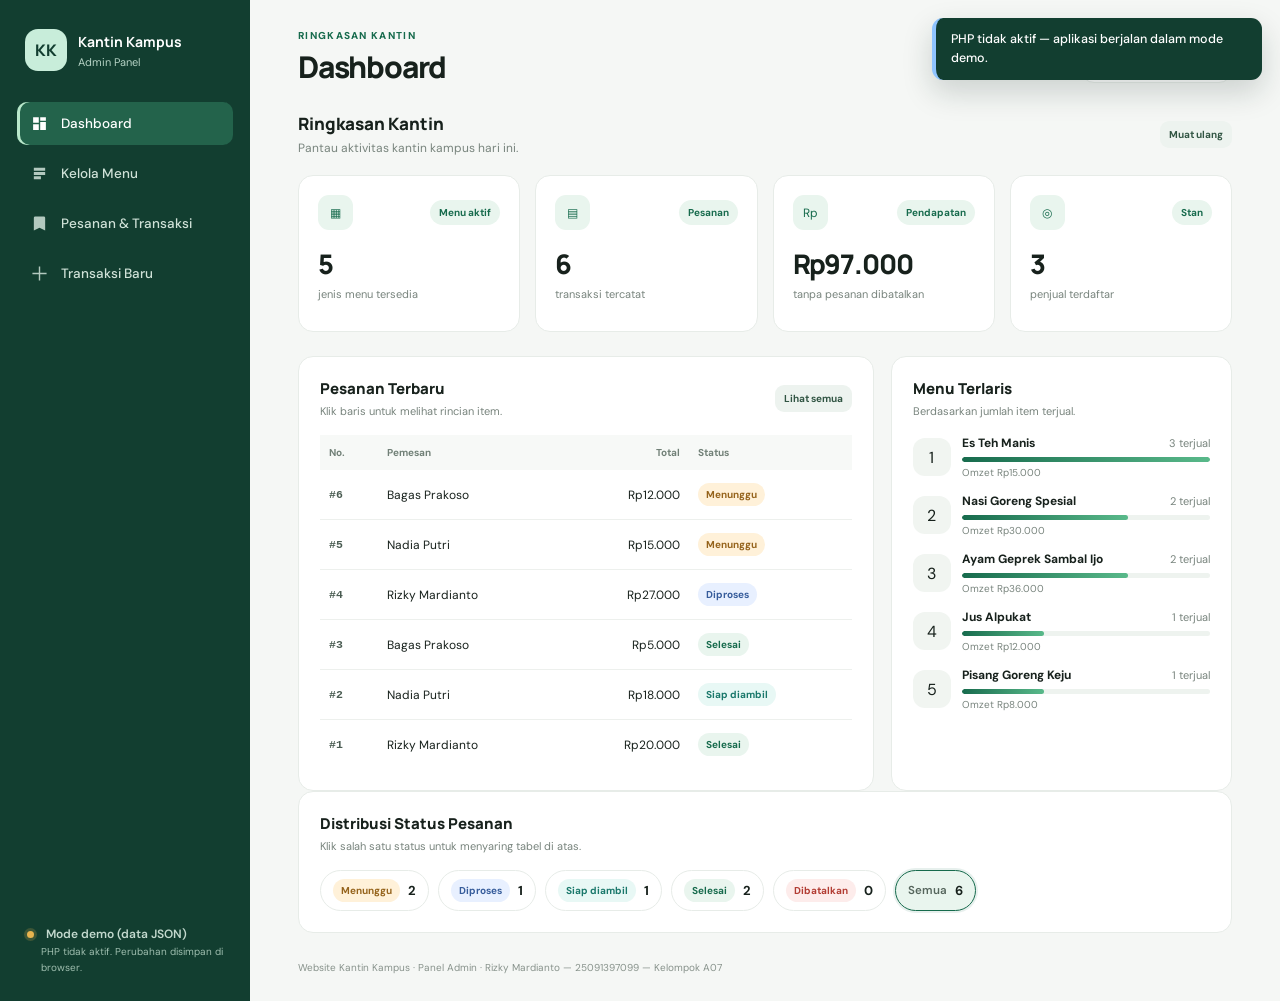
==== index.html @ 48f1aa3e "UTS Pemrograman Web: Website Kantin Kampus (PWUTS_A07_25091397099)" ====
<!DOCTYPE html>
<html lang="id">
<head>
  <meta charset="UTF-8">
  <meta name="viewport" content="width=device-width, initial-scale=1.0">
  <meta name="description" content="Panel admin Website Kantin Kampus — Tugas UTS Pemrograman Web.">
  <title>Admin | Kantin Kampus</title>
  <link rel="icon" href="data:image/svg+xml,%3Csvg xmlns='http://www.w3.org/2000/svg' viewBox='0 0 32 32'%3E%3Crect width='32' height='32' rx='8' fill='%23123e30'/%3E%3Ctext x='16' y='22' font-family='Arial,sans-serif' font-size='14' font-weight='bold' fill='%23ffffff' text-anchor='middle'%3EKK%3C/text%3E%3C/svg%3E">
  <link rel="stylesheet" href="css/style.css">
</head>
<body>

<!-- Penanda bahwa halaman dibuka di dalam layout utama (dipakai file di pages/) -->
<script>window.KK_SHELL = true;</script>

<div class="app-shell">

  <!-- ============================ SIDEBAR ============================ -->
  <aside class="sidebar" id="sidebar">
    <div class="brand">
      <div class="brand-mark">KK</div>
      <div>
        <strong>Kantin Kampus</strong>
        <small>Admin Panel</small>
      </div>
    </div>

    <nav class="nav-menu" aria-label="Navigasi admin">
      <!-- Hyperlink asli. Klik akan dicegat jQuery lalu dimuat dengan AJAX. -->
      <a class="nav-link active" href="pages/dashboard.html" data-page="dashboard">
        <svg viewBox="0 0 24 24" aria-hidden="true"><path d="M3 3h8v8H3zM13 3h8v5h-8zM13 10h8v11h-8zM3 13h8v8H3z"/></svg>
        <span>Dashboard</span>
      </a>

      <a class="nav-link" href="pages/kelola-menu.html" data-page="menu">
        <svg viewBox="0 0 24 24" aria-hidden="true"><path d="M4 4h16v4H4zM4 10h16v4H4zM4 16h10v4H4z"/></svg>
        <span>Kelola Menu</span>
      </a>

      <a class="nav-link" href="pages/pesanan.html" data-page="pesanan">
        <svg viewBox="0 0 24 24" aria-hidden="true"><path d="M6 2h12a2 2 0 0 1 2 2v18l-8-4-8 4V4a2 2 0 0 1 2-2z"/></svg>
        <span>Pesanan &amp; Transaksi</span>
      </a>

      <a class="nav-link" href="pages/transaksi.html" data-page="transaksi">
        <svg viewBox="0 0 24 24" aria-hidden="true"><path d="M11 2h2v9h9v2h-9v9h-2v-9H2v-2h9z"/></svg>
        <span>Transaksi Baru</span>
      </a>
    </nav>

    <div class="sidebar-bottom">
      <div class="mode-line">
        <span class="status-dot" id="mode-dot"></span>
        <span id="mode-text">Menghubungkan…</span>
      </div>
      <small id="mode-note">Memeriksa koneksi ke backend.</small>
    </div>
  </aside>

  <!-- Overlay untuk sidebar mode ponsel -->
  <div class="sidebar-overlay" id="sidebar-overlay"></div>

  <!-- ============================ KONTEN ============================ -->
  <main class="main-content">

    <header class="topbar">
      <div class="topbar-left">
        <button class="menu-toggle" id="menu-toggle" aria-label="Buka menu" aria-expanded="false">
          <svg viewBox="0 0 24 24" aria-hidden="true"><path d="M3 6h18v2H3zM3 11h18v2H3zM3 16h18v2H3z"/></svg>
        </button>
        <div>
          <p class="eyebrow" id="page-eyebrow">PENGELOLAAN KANTIN</p>
          <h1 id="page-title">Dashboard</h1>
        </div>
      </div>

      <div class="admin-chip">
        <span class="avatar" id="admin-avatar">A</span>
        <span>
          <strong id="admin-nama">Administrator</strong>
          <small id="admin-peran">Panel admin</small>
        </span>
      </div>
    </header>

    <!-- Di sinilah seluruh halaman dari folder pages/ dimuat lewat AJAX -->
    <section id="page-content" aria-live="polite" aria-busy="false">
      <div class="loading-state">
        <span class="spinner"></span>
        <p>Memuat halaman…</p>
      </div>
    </section>

    <footer>
      Website Kantin Kampus &middot; Panel Admin &middot;
      <span>Rizky Mardianto — 25091397099 — Kelompok A07</span>
    </footer>
  </main>
</div>

<!-- Tumpukan notifikasi -->
<div class="toast-stack" id="toast-stack" aria-live="polite"></div>

<script src="https://code.jquery.com/jquery-3.7.1.min.js"></script>
<script src="js/api.js"></script>
<script src="js/admin.js"></script>
</body>
</html>
---- css/style.css ----
@import url('https://fonts.googleapis.com/css2?family=DM+Sans:wght@400;500;600;700&family=Manrope:wght@400;500;600;700;800&display=swap');

:root {
  --ink: #17211c;
  --muted: #78847d;
  --green: #176b4d;
  --green-dark: #104b37;
  --green-pale: #e9f5ee;
  --line: #e7ece8;
  --surface: #ffffff;
  --canvas: #f5f7f5;
  --orange: #e59b45;
  --red: #c64d4d;

  font-family: "DM Sans", sans-serif;
}

* {
  box-sizing: border-box;
}

body {
  margin: 0;
  color: var(--ink);
  background: var(--canvas);
}

button,
input,
select,
textarea {
  font: inherit;
}

button {
  cursor: pointer;
}

/* =========================
   LAYOUT UTAMA
========================= */

.app-shell {
  min-height: 100vh;
  display: grid;
  grid-template-columns: 250px minmax(0, 1fr);
}

.sidebar {
  background: #123e30;
  color: #fff;
  padding: 25px 17px;
  display: flex;
  flex-direction: column;
  min-height: 100vh;
}

.brand {
  display: flex;
  align-items: center;
  gap: 11px;
  padding: 4px 8px 31px;
}

.brand-mark {
  display: grid;
  place-items: center;
  width: 42px;
  height: 42px;
  border-radius: 13px;
  color: #123e30;
  background: #c8edda;
  font-weight: 800;
  font-family: Manrope, sans-serif;
}

.brand strong,
.brand small,
.admin-chip strong,
.admin-chip small {
  display: block;
}

.brand strong {
  font-family: Manrope, sans-serif;
  font-size: 14px;
}

.brand small {
  margin-top: 4px;
  color: #b5d2c4;
  font-size: 11px;
}

/* =========================
   NAVIGASI ADMIN
========================= */

.nav-menu {
  display: grid;
  gap: 7px;
}

.nav-link {
  display: flex;
  align-items: center;
  gap: 13px;
  width: 100%;
  border: 0;
  border-radius: 10px;
  background: transparent;
  color: #d0e2d8;
  text-align: left;
  padding: 13px 14px;
  font-size: 14px;
  transition: background 0.2s, color 0.2s;
}

.nav-link.active,
.nav-link:hover {
  color: #fff;
  background: #23634b;
}

.nav-link.active {
  box-shadow: inset 3px 0 #b9e8cb;
}

.nav-link:focus-visible {
  outline: 3px solid #8cc9a8;
  outline-offset: 2px;
}

.sidebar-bottom {
  margin-top: auto;
  padding: 17px 10px 0;
  color: #c3d9ce;
  font-size: 12px;
  line-height: 1.6;
}

.sidebar-bottom small {
  display: block;
  padding-left: 14px;
  color: #9fbeaf;
}

.status-dot {
  display: inline-block;
  width: 7px;
  height: 7px;
  margin-right: 5px;
  border-radius: 50%;
  background: #f4c66a;
}

/* =========================
   KONTEN DAN HEADER
========================= */

.main-content {
  min-width: 0;
  padding: 29px clamp(18px, 4vw, 48px) 22px;
}

.topbar {
  display: flex;
  align-items: center;
  justify-content: space-between;
  gap: 16px;
  margin-bottom: 27px;
}

.eyebrow {
  margin: 0 0 7px;
  color: var(--green);
  font-size: 10px;
  font-weight: 800;
  letter-spacing: 0.13em;
}

h1,
h2,
h3,
p {
  margin-top: 0;
}

h1 {
  margin-bottom: 0;
  font: 800 clamp(23px, 3vw, 30px)/1.2 Manrope, sans-serif;
  letter-spacing: -0.04em;
}

.admin-chip {
  display: flex;
  align-items: center;
  gap: 10px;
  padding: 8px 12px;
  border: 1px solid var(--line);
  border-radius: 13px;
  background: #fff;
}

.avatar {
  display: grid;
  place-items: center;
  width: 34px;
  height: 34px;
  border-radius: 10px;
  background: var(--green-pale);
  color: var(--green);
  font-weight: 800;
}

.admin-chip strong {
  font-size: 12px;
}

.admin-chip small {
  margin-top: 3px;
  color: var(--muted);
  font-size: 10px;
}

/* =========================
   BANNER DASHBOARD
========================= */

.welcome {
  display: flex;
  align-items: center;
  justify-content: space-between;
  gap: 18px;
  padding: 25px;
  border-radius: 18px;
  color: white;
  background: linear-gradient(120deg, #14533d, #277b59);
  overflow: hidden;
}

.welcome h2 {
  margin-bottom: 8px;
  font: 800 23px Manrope, sans-serif;
  letter-spacing: -0.03em;
}

.welcome p {
  margin: 0;
  color: #d8eee2;
  font-size: 13px;
  line-height: 1.6;
}

.welcome-icon {
  display: grid;
  place-items: center;
  flex: 0 0 78px;
  height: 78px;
  border-radius: 24px;
  background: #ffffff20;
  font-size: 35px;
}

/* =========================
   KARTU STATISTIK
   Tiga kartu sesuai dashboard baru
========================= */

.stats-grid {
  display: grid;
  grid-template-columns: repeat(3, minmax(0, 1fr));
  gap: 15px;
  margin: 19px 0 24px;
}

.stat-card,
.panel {
  border: 1px solid var(--line);
  border-radius: 15px;
  background: var(--surface);
}

.stat-card {
  padding: 19px;
  min-width: 0;
}

.stat-top {
  display: flex;
  align-items: center;
  justify-content: space-between;
  gap: 8px;
  color: var(--muted);
  font-size: 12px;
}

.stat-icon {
  display: grid;
  place-items: center;
  width: 35px;
  height: 35px;
  flex-shrink: 0;
  border-radius: 11px;
  background: var(--green-pale);
  color: var(--green);
}

.stat-value {
  margin: 15px 0 5px;
  font: 800 27px Manrope, sans-serif;
  letter-spacing: -0.04em;
}

.stat-note {
  color: var(--muted);
  font-size: 11px;
}

/* =========================
   PANEL DASHBOARD
========================= */

.content-grid {
  display: grid;
  grid-template-columns: minmax(0, 1.35fr) minmax(240px, 0.8fr);
  gap: 17px;
}

.panel {
  padding: 21px;
  min-width: 0;
}

.panel-heading {
  display: flex;
  justify-content: space-between;
  align-items: center;
  gap: 10px;
  margin-bottom: 17px;
}

.panel-heading h3 {
  margin: 0;
  font: 800 15px Manrope, sans-serif;
}

.panel-heading p {
  margin: 5px 0 0;
  color: var(--muted);
  font-size: 11px;
}

.pill {
  padding: 6px 9px;
  border-radius: 20px;
  background: var(--green-pale);
  color: var(--green);
  font-size: 10px;
  font-weight: 700;
  white-space: nowrap;
}

/* =========================
   TABEL
========================= */

.table-wrap {
  width: 100%;
  overflow-x: auto;
}

table {
  width: 100%;
  border-collapse: collapse;
  white-space: nowrap;
  font-size: 12px;
}

th {
  padding: 11px 9px;
  background: #f7f9f7;
  color: #718077;
  text-align: left;
  font-size: 10px;
  font-weight: 700;
}

td {
  padding: 13px 9px;
  border-bottom: 1px solid #edf0ed;
}

tbody tr:last-child td {
  border-bottom: 0;
}

tbody tr:hover {
  background: #fafcfb;
}

.menu-name {
  font-weight: 700;
}

.subtext {
  display: block;
  margin-top: 4px;
  color: var(--muted);
  font-size: 10px;
}

/* =========================
   BADGE STATUS PESANAN
========================= */

.badge {
  display: inline-block;
  padding: 5px 8px;
  border-radius: 20px;
  background: #e9f5ee;
  color: #176b4d;
  font-size: 10px;
  font-weight: 700;
}

.badge.wait {
  background: #fff1d9;
  color: #95631b;
}

.badge.process {
  background: #e8f0ff;
  color: #365c9b;
}

.badge.ready {
  background: #e8f8f5;
  color: #1a786b;
}

.badge.done {
  background: #e9f5ee;
  color: #176b4d;
}

/* =========================
   AKSES CEPAT
========================= */

.quick-list {
  display: grid;
  gap: 14px;
}

.quick-item {
  display: flex;
  align-items: center;
  gap: 11px;
}

.quick-symbol {
  display: grid;
  place-items: center;
  flex: 0 0 38px;
  height: 38px;
  border-radius: 12px;
  background: #f1f5f1;
}

.quick-item strong {
  display: block;
  font-size: 12px;
}

.quick-item small {
  display: block;
  margin-top: 4px;
  color: var(--muted);
  font-size: 10px;
}

/* =========================
   TOOLBAR DAN PENCARIAN
========================= */

.toolbar {
  display: flex;
  align-items: center;
  justify-content: space-between;
  flex-wrap: wrap;
  gap: 12px;
  margin-bottom: 18px;
}

.toolbar h2 {
  margin: 0;
  font: 800 17px Manrope, sans-serif;
}

.toolbar p {
  margin: 5px 0 0;
  color: var(--muted);
  font-size: 12px;
}

.toolbar-actions {
  display: flex;
  flex-wrap: wrap;
  gap: 8px;
}

.search {
  width: min(240px, 100%);
  padding: 10px 12px;
  border: 1px solid var(--line);
  border-radius: 9px;
  outline: none;
  background: #fff;
}

.search:focus,
input:focus,
select:focus,
textarea:focus {
  border-color: #58a783;
  box-shadow: 0 0 0 3px #176b4d12;
  outline: none;
}

/* =========================
   TOMBOL
========================= */

.btn {
  border: 0;
  border-radius: 9px;
  padding: 10px 13px;
  background: var(--green);
  color: #fff;
  font-size: 12px;
  font-weight: 700;
  transition: background 0.2s, transform 0.2s;
}

.btn:hover {
  background: var(--green-dark);
}

.btn:active {
  transform: translateY(1px);
}

.btn.secondary {
  background: #edf3ef;
  color: #315543;
}

.btn.secondary:hover {
  background: #dce9e0;
}

.btn.danger {
  background: #fff0f0;
  color: var(--red);
}

.btn.danger:hover {
  background: #ffe0e0;
}

.btn.small {
  padding: 7px 9px;
  font-size: 10px;
}

.btn:focus-visible,
.close-btn:focus-visible {
  outline: 3px solid #8cc9a8;
  outline-offset: 2px;
}

button:disabled {
  cursor: not-allowed;
  opacity: 0.6;
}

.action-row {
  display: flex;
  gap: 5px;
}

/* =========================
   KONDISI KOSONG
========================= */

.empty-note {
  padding: 28px;
  text-align: center;
  color: var(--muted);
  font-size: 12px;
}

/* =========================
   FORM TAMBAH / EDIT MENU
========================= */

.form-grid {
  display: grid;
  grid-template-columns: repeat(2, minmax(0, 1fr));
  gap: 13px;
}

.field {
  display: grid;
  gap: 6px;
}

.field.full {
  grid-column: 1 / -1;
}

.field label {
  color: #56665d;
  font-size: 11px;
  font-weight: 700;
}

.field input,
.field select,
.field textarea {
  width: 100%;
  padding: 11px 12px;
  border: 1px solid var(--line);
  border-radius: 9px;
  background: #fff;
}

.field textarea {
  min-height: 80px;
  resize: vertical;
}

/* =========================
   MODAL
========================= */

.modal-backdrop {
  position: fixed;
  inset: 0;
  display: grid;
  place-items: center;
  padding: 20px;
  background: #10281f80;
  z-index: 5;
}

.modal {
  width: min(560px, 100%);
  max-height: 90vh;
  overflow: auto;
  padding: 24px;
  border-radius: 17px;
  background: #fff;
  box-shadow: 0 25px 80px #10281f35;
}

.modal-head {
  display: flex;
  align-items: center;
  justify-content: space-between;
  gap: 12px;
  margin-bottom: 20px;
}

.modal-head h2 {
  margin: 0;
  font: 800 18px Manrope, sans-serif;
}

.close-btn {
  border: 0;
  background: #f0f3f0;
  border-radius: 8px;
  padding: 7px 10px;
}

/* =========================
   INFORMASI DAN FOOTER
========================= */

.notice {
  margin-bottom: 15px;
  padding: 12px 14px;
  border-radius: 10px;
  background: #fff5df;
  color: #805c1b;
  font-size: 11px;
  line-height: 1.6;
}

footer {
  padding: 28px 0 5px;
  color: #87928b;
  font-size: 10px;
}

/* =========================
   RESPONSIVE TABLET
========================= */

@media (max-width: 1050px) {
  .stats-grid {
    grid-template-columns: repeat(2, minmax(0, 1fr));
  }

  .content-grid {
    grid-template-columns: 1fr;
  }
}

/* =========================
   RESPONSIVE HP
========================= */

@media (max-width: 680px) {
  .app-shell {
    grid-template-columns: 1fr;
  }

  .sidebar {
    min-height: auto;
    padding: 14px;
  }

  .brand {
    padding: 0 4px 13px;
  }

  .nav-menu {
    grid-template-columns: repeat(2, minmax(0, 1fr));
  }

  .nav-link {
    padding: 10px;
    font-size: 12px;
  }

  /* Tiga menu tetap rapi di layar kecil */
  .nav-link:last-child {
    grid-column: 1 / -1;
  }

  .sidebar-bottom {
    display: none;
  }

  .main-content {
    padding: 20px 14px;
  }

  .topbar {
    align-items: flex-start;
  }

  .admin-chip {
    padding: 6px;
  }

  .admin-chip span:last-child {
    display: none;
  }

  .welcome {
    padding: 20px;
  }

  .welcome h2 {
    font-size: 19px;
  }

  .welcome-icon {
    flex-basis: 55px;
    height: 55px;
    font-size: 26px;
  }

  .stats-grid {
    gap: 10px;
  }

  .stat-card {
    padding: 13px;
  }

  .stat-value {
    font-size: 23px;
  }

  .form-grid {
    grid-template-columns: 1fr;
  }

  .field.full {
    grid-column: auto;
  }
}

/* =========================
   RESPONSIVE HP KECIL
========================= */

@media (max-width: 420px) {
  .stats-grid {
    grid-template-columns: 1fr;
  }

  .welcome {
    align-items: flex-start;
  }

  .welcome-icon {
    display: none;
  }

  .toolbar-actions {
    width: 100%;
  }

  .toolbar-actions .search {
    width: 100%;
  }

  .toolbar-actions .btn {
    flex: 1;
  }

  .panel {
    padding: 15px;
  }

  .modal {
    padding: 18px;
  }
}

.menu-thumbnail {
  width: 64px;
  height: 56px;
  object-fit: cover;
  border-radius: 10px;
  display: block;
  border: 1px solid #e7ece8;
  background: #f5f7f5;
}

/* =====================================================================
   REVISI UTS — tambahan gaya untuk navigasi AJAX, validasi form,
   tabel data, keranjang transaksi, dan panel interaktif dashboard.
   ===================================================================== */

/* Atribut hidden harus selalu menang atas display apa pun */
[hidden] {
  display: none !important;
}

code {
  padding: 1px 5px;
  border-radius: 4px;
  background: #eef3ef;
  color: #2c5a45;
  font-size: 11px;
}

/* ------------------------- Navigasi sebagai <a> ------------------------ */

.nav-link {
  text-decoration: none;
  font-family: inherit;
  font-size: 13.5px;
  font-weight: 500;
  cursor: pointer;
}

.nav-link svg {
  width: 17px;
  height: 17px;
  flex: 0 0 17px;
  fill: currentColor;
  opacity: 0.85;
}

.nav-link.active svg {
  opacity: 1;
}

.mode-line {
  display: flex;
  align-items: center;
  gap: 7px;
  font-weight: 600;
}

.status-dot {
  width: 7px;
  height: 7px;
  border-radius: 50%;
  background: #9db3a7;
  flex: 0 0 7px;
}

.status-dot.hidup {
  background: #63d69b;
  box-shadow: 0 0 0 3px #63d69b33;
}

.status-dot.demo {
  background: #e8b44f;
  box-shadow: 0 0 0 3px #e8b44f33;
}

/* --------------------- Topbar: tombol menu ponsel ---------------------- */

.topbar-left {
  display: flex;
  align-items: center;
  gap: 12px;
  min-width: 0;
}

.menu-toggle {
  display: none;
  border: 1px solid var(--line);
  border-radius: 9px;
  padding: 8px 9px;
  background: #fff;
  color: var(--green);
  line-height: 0;
}

.menu-toggle svg {
  width: 18px;
  height: 18px;
  fill: currentColor;
}

.sidebar-overlay {
  display: none;
  position: fixed;
  inset: 0;
  background: #10281f66;
  z-index: 8;
}

.sidebar-overlay.tampil {
  display: block;
}

/* ------------------------ Status memuat halaman ----------------------- */

.loading-state {
  display: grid;
  justify-items: center;
  gap: 12px;
  padding: 70px 20px;
  color: var(--muted);
  font-size: 13px;
}

.spinner {
  width: 26px;
  height: 26px;
  border: 3px solid #e2ebe5;
  border-top-color: var(--green);
  border-radius: 50%;
  animation: putar 0.75s linear infinite;
}

@keyframes putar {
  to { transform: rotate(360deg); }
}

/* --------------------------- Toast notifikasi ------------------------- */

.toast-stack {
  position: fixed;
  top: 18px;
  right: 18px;
  z-index: 40;
  display: grid;
  gap: 9px;
  width: min(330px, calc(100vw - 36px));
}

.toast {
  padding: 12px 15px;
  border-radius: 11px;
  background: #123e30;
  color: #fff;
  font-size: 12.5px;
  font-weight: 500;
  line-height: 1.5;
  box-shadow: 0 12px 30px #10281f2e;
  animation: masukToast 0.25s ease-out;
  border-left: 4px solid #63d69b;
}

.toast.err {
  border-left-color: #ff9a8b;
}

.toast.info {
  border-left-color: #8fc4ff;
}

.toast.out {
  opacity: 0;
  transform: translateX(20px);
  transition: opacity 0.3s, transform 0.3s;
}

@keyframes masukToast {
  from { opacity: 0; transform: translateX(24px); }
  to   { opacity: 1; transform: translateX(0); }
}

/* ----------------------------- Tabel data ---------------------------- */

.data-table th.num,
.data-table td.num,
table th.num,
table td.num {
  text-align: right;
}

.data-table td {
  vertical-align: middle;
}

.mono {
  font-family: ui-monospace, "SFMono-Regular", Consolas, monospace;
  font-size: 11.5px;
  font-weight: 700;
  color: #4a5c52;
}

tr.klik-baris {
  cursor: pointer;
}

tr.klik-baris:focus-visible {
  outline: 2px solid var(--green);
  outline-offset: -2px;
}

/* -------------------------- Baris filter ----------------------------- */

.filter-row {
  display: flex;
  align-items: center;
  gap: 10px;
  margin-bottom: 14px;
  flex-wrap: wrap;
}

.filter-label {
  font-size: 11px;
  font-weight: 700;
  color: #56665d;
}

.filter-select {
  padding: 8px 11px;
  border: 1px solid var(--line);
  border-radius: 9px;
  background: #fff;
  font-size: 12px;
  color: var(--ink);
}

/* --------------------------- Sel tabel menu -------------------------- */

.menu-cell {
  display: flex;
  align-items: center;
  gap: 11px;
  min-width: 0;
}

.menu-info {
  min-width: 0;
}

.menu-info .menu-name,
.menu-info .subtext {
  margin: 0;
  white-space: normal;
}

.menu-info .subtext {
  max-width: 260px;
  overflow: hidden;
  text-overflow: ellipsis;
  display: -webkit-box;
  -webkit-line-clamp: 1;
  -webkit-box-orient: vertical;
}

.menu-thumbnail.placeholder {
  display: grid;
  place-items: center;
  width: 64px;
  height: 56px;
  border-radius: 10px;
  background: #eef3ef;
  color: #8aa093;
  font: 800 18px Manrope, sans-serif;
}

.tag-populer {
  display: inline-block;
  margin-left: 5px;
  padding: 2px 6px;
  border-radius: 20px;
  background: #fff1d9;
  color: #95631b;
  font-size: 9px;
  font-weight: 700;
  text-transform: uppercase;
  vertical-align: middle;
}

.action-row {
  display: flex;
  gap: 6px;
  flex-wrap: wrap;
}

.badge.cancel {
  background: #fdeceb;
  color: #b23c33;
}

/* --------------------------- Pilihan status -------------------------- */

.status-select {
  padding: 7px 9px;
  border: 1px solid var(--line);
  border-radius: 8px;
  background: #fff;
  font-size: 11.5px;
  color: var(--ink);
  max-width: 130px;
}

.status-select:disabled {
  opacity: 0.55;
}

/* ------------------------- Chip distribusi status -------------------- */

.status-chips {
  display: flex;
  flex-wrap: wrap;
  gap: 9px;
}

.chip {
  display: inline-flex;
  align-items: center;
  gap: 8px;
  padding: 8px 12px;
  border: 1px solid var(--line);
  border-radius: 22px;
  background: #fff;
  color: #56665d;
  font-size: 11.5px;
  font-weight: 600;
  transition: border-color 0.2s, background 0.2s;
}

.chip strong {
  font-size: 13px;
  color: var(--ink);
}

.chip:hover {
  border-color: #b9d8c7;
  background: #f7fbf8;
}

.chip.aktif {
  border-color: var(--green);
  background: var(--green-pale);
  box-shadow: 0 0 0 2px #176b4d1a;
}

/* ------------------------ Panel menu terlaris ------------------------ */

.quick-body {
  min-width: 0;
  flex: 1;
}

.quick-line {
  display: flex;
  align-items: baseline;
  justify-content: space-between;
  gap: 10px;
  font-size: 12.5px;
}

.quick-line span {
  color: var(--muted);
  font-size: 11px;
  white-space: nowrap;
}

.bar {
  height: 5px;
  margin: 6px 0 3px;
  border-radius: 20px;
  background: #eef3ef;
  overflow: hidden;
}

.bar i {
  display: block;
  height: 100%;
  border-radius: 20px;
  background: linear-gradient(90deg, #176b4d, #59b98a);
  transition: width 0.6s ease;
}

/* --------------------------- Detail pesanan -------------------------- */

.detail-box {
  margin-top: 14px;
  padding: 14px;
  border: 1px solid var(--line);
  border-radius: 12px;
  background: #fbfdfb;
}

.detail-head {
  display: flex;
  align-items: center;
  gap: 9px;
  margin-bottom: 10px;
  font-size: 12.5px;
}

.detail-list {
  margin: 0;
  padding: 0;
  list-style: none;
  display: grid;
  gap: 6px;
}

.detail-list li {
  display: flex;
  justify-content: space-between;
  gap: 12px;
  font-size: 12px;
  color: #4a5c52;
}

.detail-total {
  margin: 11px 0 0;
  padding-top: 10px;
  border-top: 1px dashed var(--line);
  display: flex;
  justify-content: space-between;
  font-size: 12.5px;
}

/* ======================== FORM & VALIDASI =========================== */

.field .msg {
  margin: 0;
  color: #b23c33;
  font-size: 11px;
  font-weight: 600;
  line-height: 1.45;
}

.field .msg:empty {
  display: none;
}

.msg.block {
  margin: 10px 0 0;
  color: #b23c33;
  font-size: 11.5px;
  font-weight: 600;
}

.msg.block:empty {
  display: none;
}

.hint {
  margin: 0;
  color: var(--muted);
  font-size: 10.5px;
  line-height: 1.5;
}

.hint.center {
  text-align: center;
  margin-top: 9px;
}

.req {
  color: #c64d4d;
}

.field input.invalid,
.field select.invalid,
.field textarea.invalid,
input.invalid,
select.invalid,
textarea.invalid {
  border-color: #d97066 !important;
  background: #fdf6f5 !important;
  box-shadow: 0 0 0 3px #d970661a;
}

.field input:focus,
.field select:focus,
.field textarea:focus {
  outline: none;
  border-color: #7cbba0;
  box-shadow: 0 0 0 3px #176b4d14;
}

.check-line {
  display: flex;
  align-items: center;
  gap: 8px;
  font-size: 12px;
  font-weight: 500;
  color: #4a5c52;
  cursor: pointer;
}

.check-line input {
  width: auto;
  accent-color: var(--green);
}

/* ------------------------ Layout form transaksi ---------------------- */

.form-layout {
  display: grid;
  grid-template-columns: minmax(0, 1fr) 310px;
  gap: 16px;
  align-items: start;
}

.form-main {
  display: grid;
  gap: 16px;
  min-width: 0;
}

.form-side {
  display: grid;
  gap: 16px;
  position: sticky;
  top: 16px;
}

.ringkasan .panel-heading {
  margin-bottom: 12px;
}

.ringkas-list {
  margin: 0;
  display: grid;
  gap: 9px;
}

.ringkas-list > div {
  display: flex;
  align-items: baseline;
  justify-content: space-between;
  gap: 12px;
  font-size: 12px;
}

.ringkas-list dt {
  color: var(--muted);
}

.ringkas-list dd {
  margin: 0;
  font-weight: 700;
  text-align: right;
}

.ringkas-list .ringkas-total {
  margin-top: 6px;
  padding-top: 11px;
  border-top: 1px dashed var(--line);
  font-size: 13px;
}

.ringkas-list .ringkas-total dd {
  color: var(--green);
  font: 800 18px Manrope, sans-serif;
}

.ringkas-total-line {
  margin: 12px 0 0;
  text-align: right;
  font-size: 13px;
}

.ringkas-total-line strong {
  color: var(--green);
  font: 800 17px Manrope, sans-serif;
}

.block-btn {
  display: block;
  width: 100%;
  margin-top: 10px;
  text-align: center;
  text-decoration: none;
}

/* ------------------------- Pemilih menu ------------------------------ */

.picker-row {
  display: grid;
  grid-template-columns: minmax(0, 1fr) 150px auto;
  gap: 12px;
  align-items: end;
  margin-bottom: 14px;
}

.picker-aksi {
  align-self: end;
}

.picker-aksi .btn {
  width: 100%;
  padding: 11px 14px;
}

.counter {
  display: flex;
  align-items: stretch;
  border: 1px solid var(--line);
  border-radius: 9px;
  overflow: hidden;
  background: #fff;
}

.counter input {
  flex: 1;
  min-width: 0;
  border: 0 !important;
  border-radius: 0 !important;
  text-align: center;
  padding: 10px 4px;
  font-weight: 700;
  box-shadow: none !important;
  -moz-appearance: textfield;
}

.counter input::-webkit-outer-spin-button,
.counter input::-webkit-inner-spin-button {
  -webkit-appearance: none;
  margin: 0;
}

.counter-btn {
  border: 0;
  background: #f2f6f3;
  color: #315543;
  font-size: 15px;
  font-weight: 700;
  line-height: 1;
  padding: 0 11px;
  transition: background 0.15s;
}

.counter-btn:hover {
  background: #e4eee7;
}

.qty-group {
  display: inline-flex;
  align-items: stretch;
  border: 1px solid var(--line);
  border-radius: 8px;
  overflow: hidden;
  background: #fff;
}

.qty-input {
  width: 46px;
  border: 0 !important;
  border-radius: 0 !important;
  text-align: center;
  padding: 6px 2px;
  font-size: 12px;
  font-weight: 700;
  box-shadow: none !important;
  -moz-appearance: textfield;
}

.qty-input::-webkit-outer-spin-button,
.qty-input::-webkit-inner-spin-button {
  -webkit-appearance: none;
  margin: 0;
}

.qty-group .counter-btn {
  padding: 0 8px;
  font-size: 13px;
}

.cart-table td {
  vertical-align: middle;
}

.cart-table .menu-thumbnail {
  width: 44px;
  height: 40px;
}

/* ---------------------------- Modal tambahan ------------------------- */

.modal-head h3 {
  margin: 0;
  font: 800 17px Manrope, sans-serif;
}

.modal-body {
  font-size: 12.5px;
}

.modal-foot {
  display: flex;
  justify-content: flex-end;
  gap: 9px;
  margin-top: 20px;
  padding-top: 16px;
  border-top: 1px solid var(--line);
}

.notice.danger {
  border-color: #f0c9c4;
  background: #fdf3f2;
  color: #8e332b;
}

/* ============================ RESPONSIF ============================== */

@media (max-width: 1100px) {
  .form-layout {
    grid-template-columns: minmax(0, 1fr);
  }

  .form-side {
    position: static;
  }
}

@media (max-width: 1024px) {
  .app-shell {
    grid-template-columns: minmax(0, 1fr);
  }

  .sidebar {
    position: fixed;
    top: 0;
    bottom: 0;
    left: 0;
    width: 264px;
    max-width: 84vw;
    z-index: 9;
    transform: translateX(-100%);
    transition: transform 0.25s ease;
    overflow-y: auto;
  }

  .sidebar.terbuka {
    transform: translateX(0);
    box-shadow: 0 0 60px #10281f4d;
  }

  .menu-toggle {
    display: inline-block;
  }
}

@media (max-width: 860px) {
  .picker-row {
    grid-template-columns: minmax(0, 1fr) 130px;
  }

  .picker-aksi {
    grid-column: 1 / -1;
  }
}

@media (max-width: 640px) {
  .toast-stack {
    top: 12px;
    right: 12px;
    left: 12px;
    width: auto;
  }

  .picker-row {
    grid-template-columns: minmax(0, 1fr);
  }

  .status-chips {
    gap: 7px;
  }

  .chip {
    padding: 7px 10px;
  }

  .menu-info .subtext {
    max-width: 170px;
  }
}

@media (max-width: 420px) {
  .action-row {
    flex-direction: column;
  }

  .action-row .btn {
    width: 100%;
  }
}

/* Tombol berbentuk tautan tetap sejajar seperti tombol biasa */
a.btn:not(.block-btn) {
  display: inline-flex;
  align-items: center;
  gap: 6px;
  text-decoration: none;
}

/* Empat kartu statistik pada dashboard */
.stats-grid {
  grid-template-columns: repeat(4, minmax(0, 1fr));
}

@media (max-width: 1050px) {
  .stats-grid {
    grid-template-columns: repeat(2, minmax(0, 1fr));
  }
}

@media (max-width: 520px) {
  .stats-grid {
    grid-template-columns: minmax(0, 1fr);
  }
}

/* Paragraf di dalam sel tabel tidak boleh menambah tinggi baris */
.data-table td p,
table td p {
  margin: 0;
}

/* Kotak pencarian pada toolbar jangan menyusut */
.toolbar-actions {
  align-items: center;
}

.toolbar-actions .search {
  flex: 0 0 220px;
  width: 220px;
}

@media (max-width: 640px) {
  .toolbar-actions {
    width: 100%;
  }

  .toolbar-actions .search {
    flex: 1 1 100%;
    width: 100%;
  }
}

/* Sidebar sebagai laci: navigasi selalu satu kolom penuh */
@media (max-width: 1024px) {
  .nav-menu {
    grid-template-columns: minmax(0, 1fr);
  }

  .nav-link,
  .nav-link:last-child {
    grid-column: auto;
    padding: 12px 13px;
    font-size: 13.5px;
  }

  .sidebar-bottom {
    display: block;
  }
}

/* Kelas .subtext tidak boleh mengubah <td> menjadi elemen blok */
table td.subtext {
  display: table-cell;
  margin-top: 0;
  color: var(--muted);
  font-size: 11px;
}

/* Daftar langkah di dalam kotak pemberitahuan */
.notice ol {
  margin: 9px 0 0;
  padding-left: 20px;
  display: grid;
  gap: 7px;
  line-height: 1.55;
}

.notice p {
  margin: 7px 0 0;
}
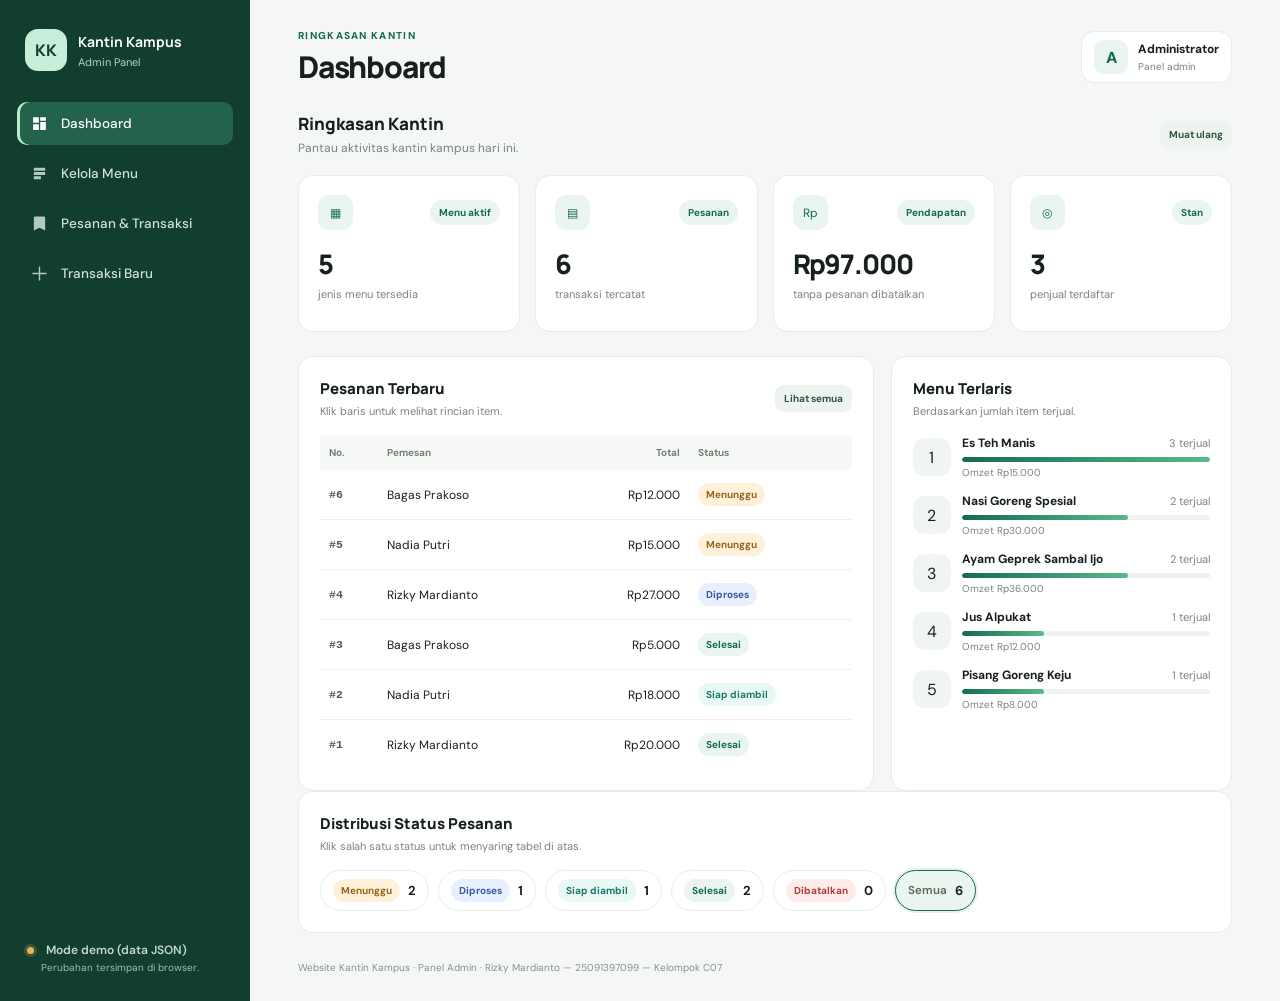
==== commit 2da2639d: "Hapus PHP & MySQL, aplikasi murni frontend untuk Live Server; kode kelompok C07" ====
--- a/index.html
+++ b/index.html
@@ -93,7 +93,7 @@
 
     <footer>
       Website Kantin Kampus &middot; Panel Admin &middot;
-      <span>Rizky Mardianto — 25091397099 — Kelompok A07</span>
+      <span>Rizky Mardianto — 25091397099 — Kelompok C07</span>
     </footer>
   </main>
 </div>
